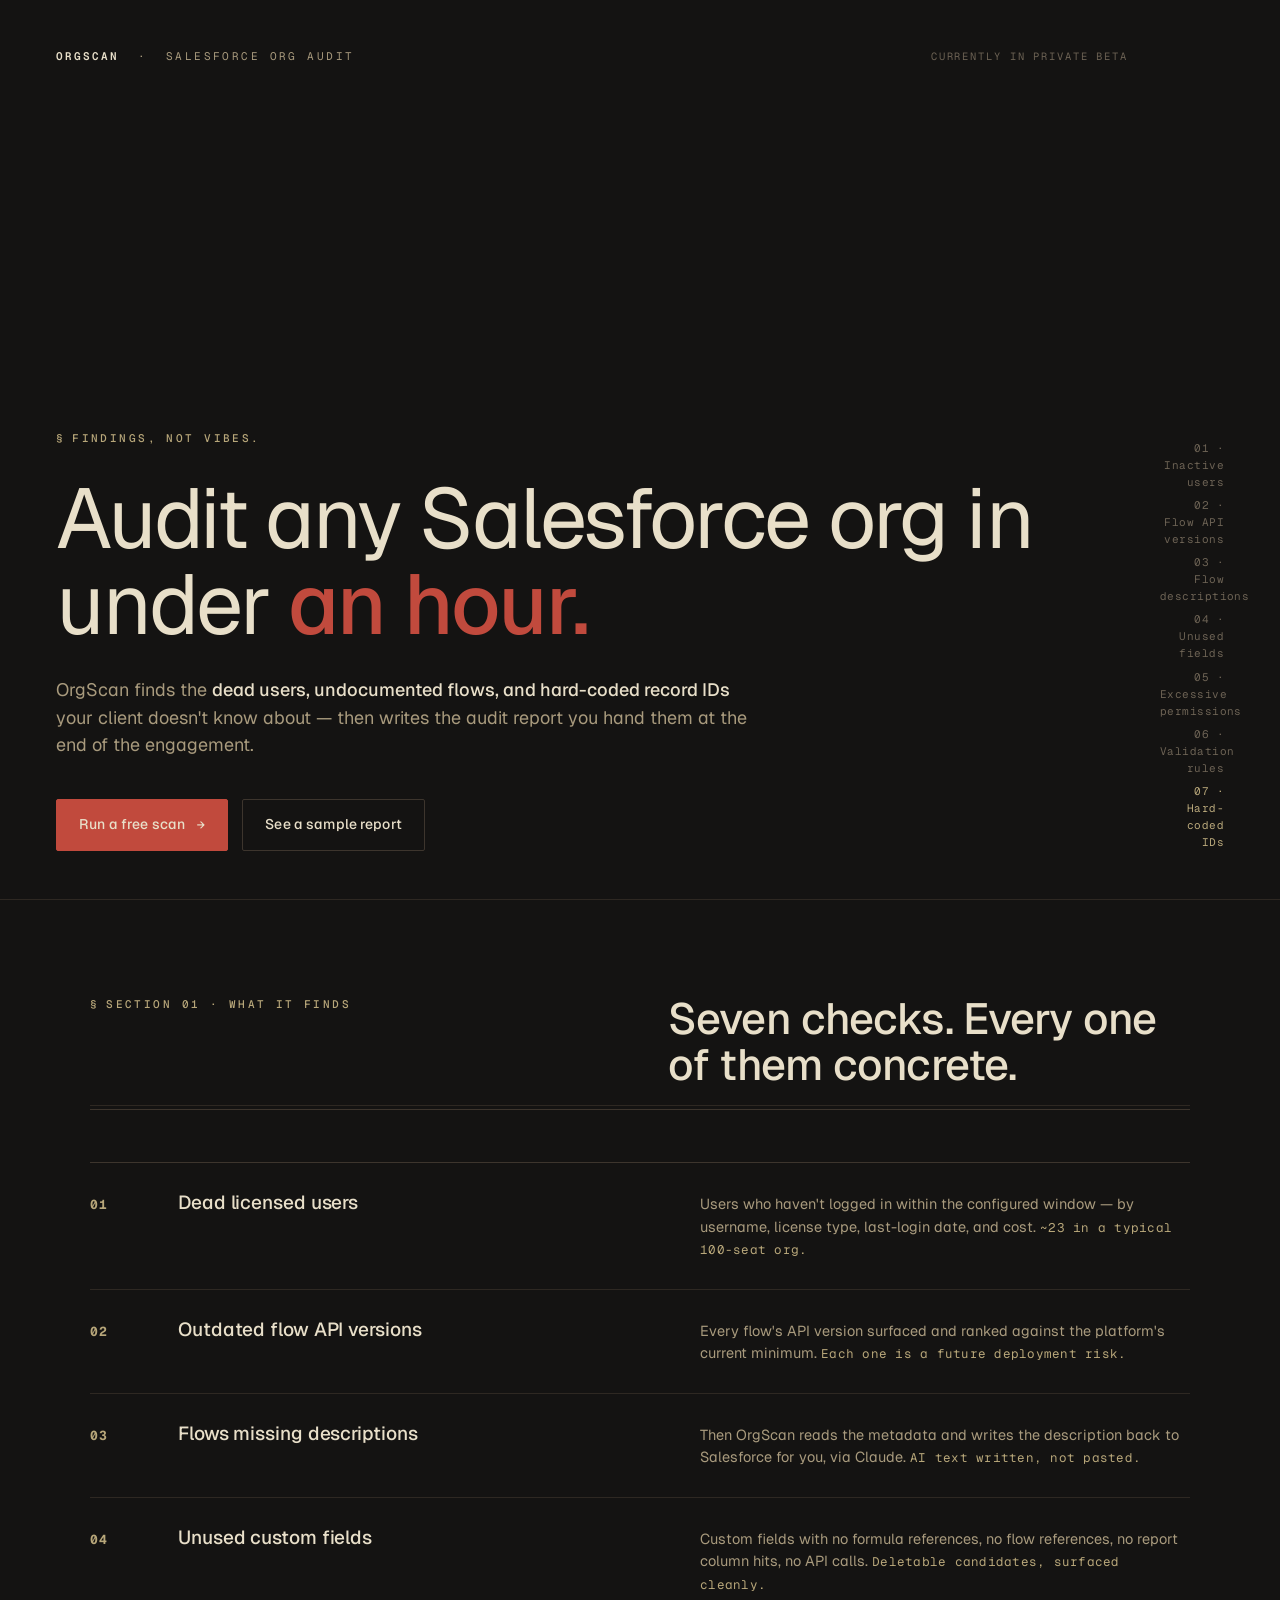
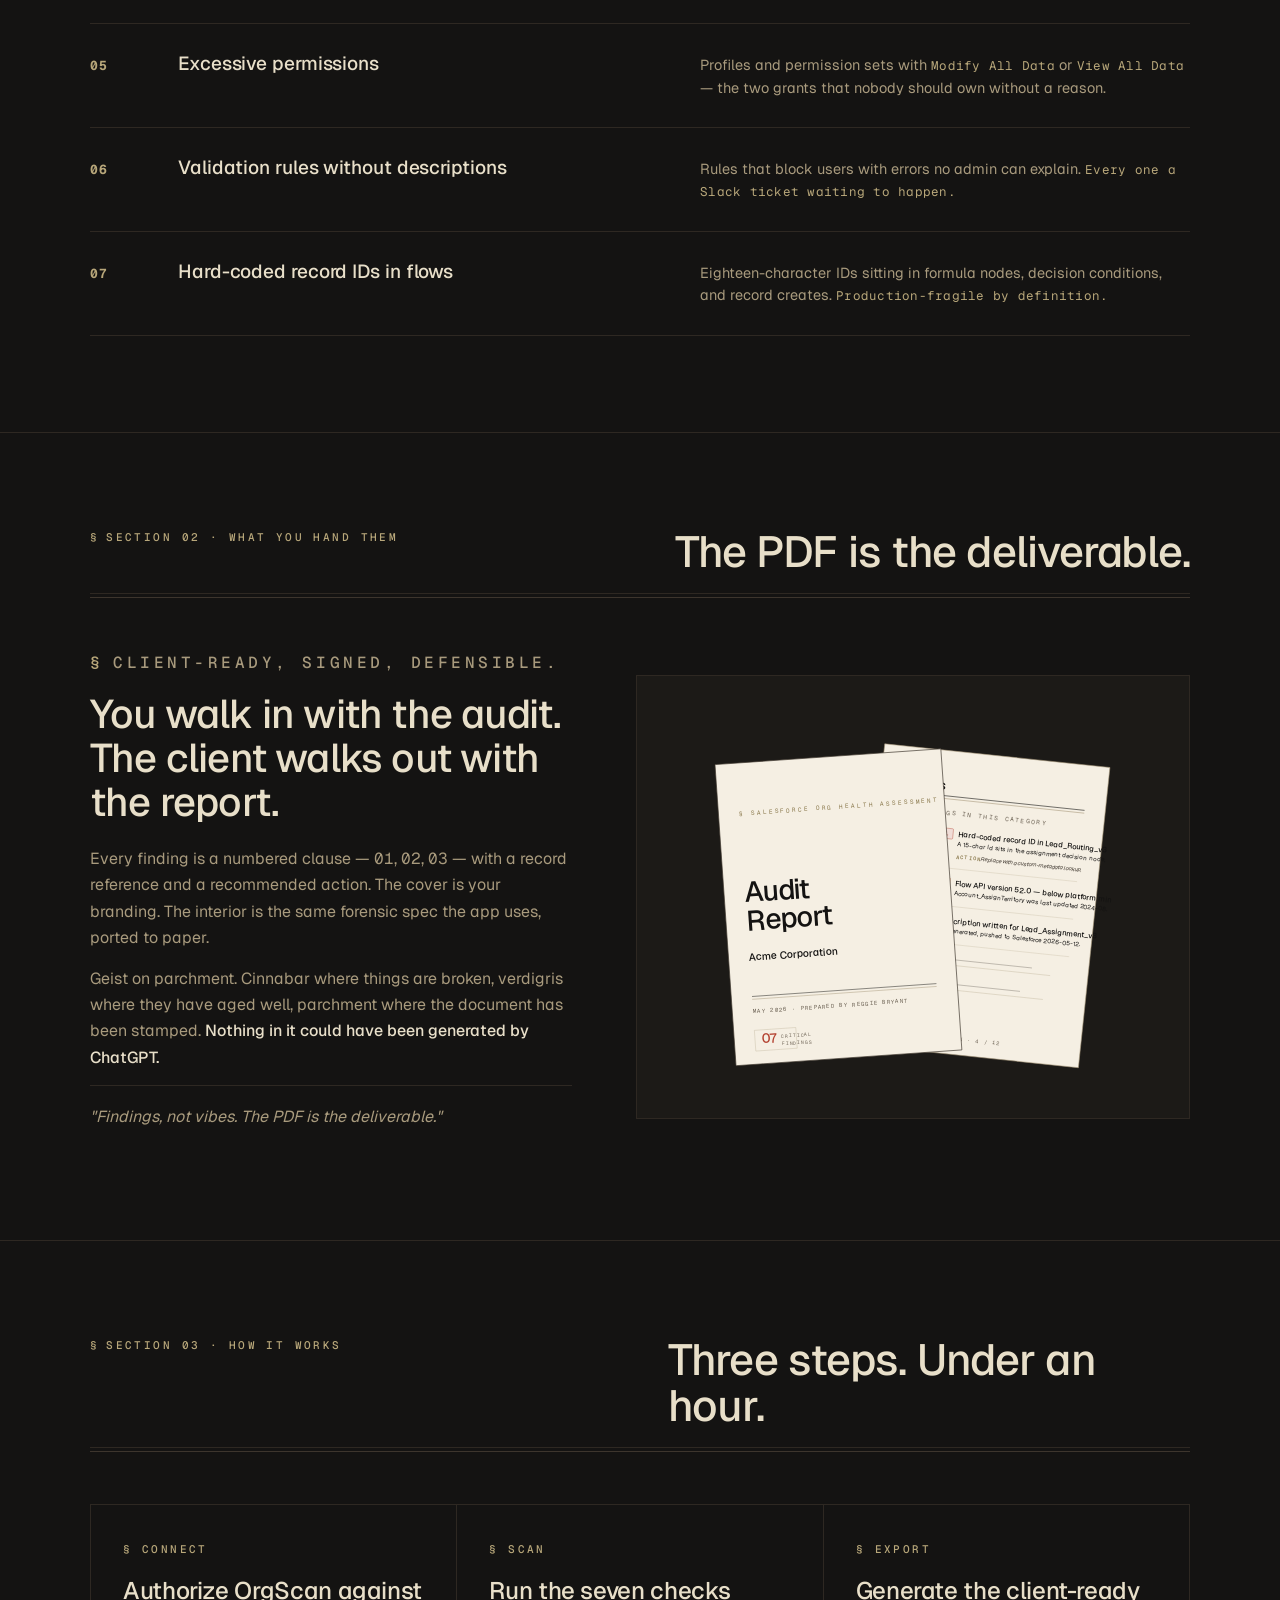
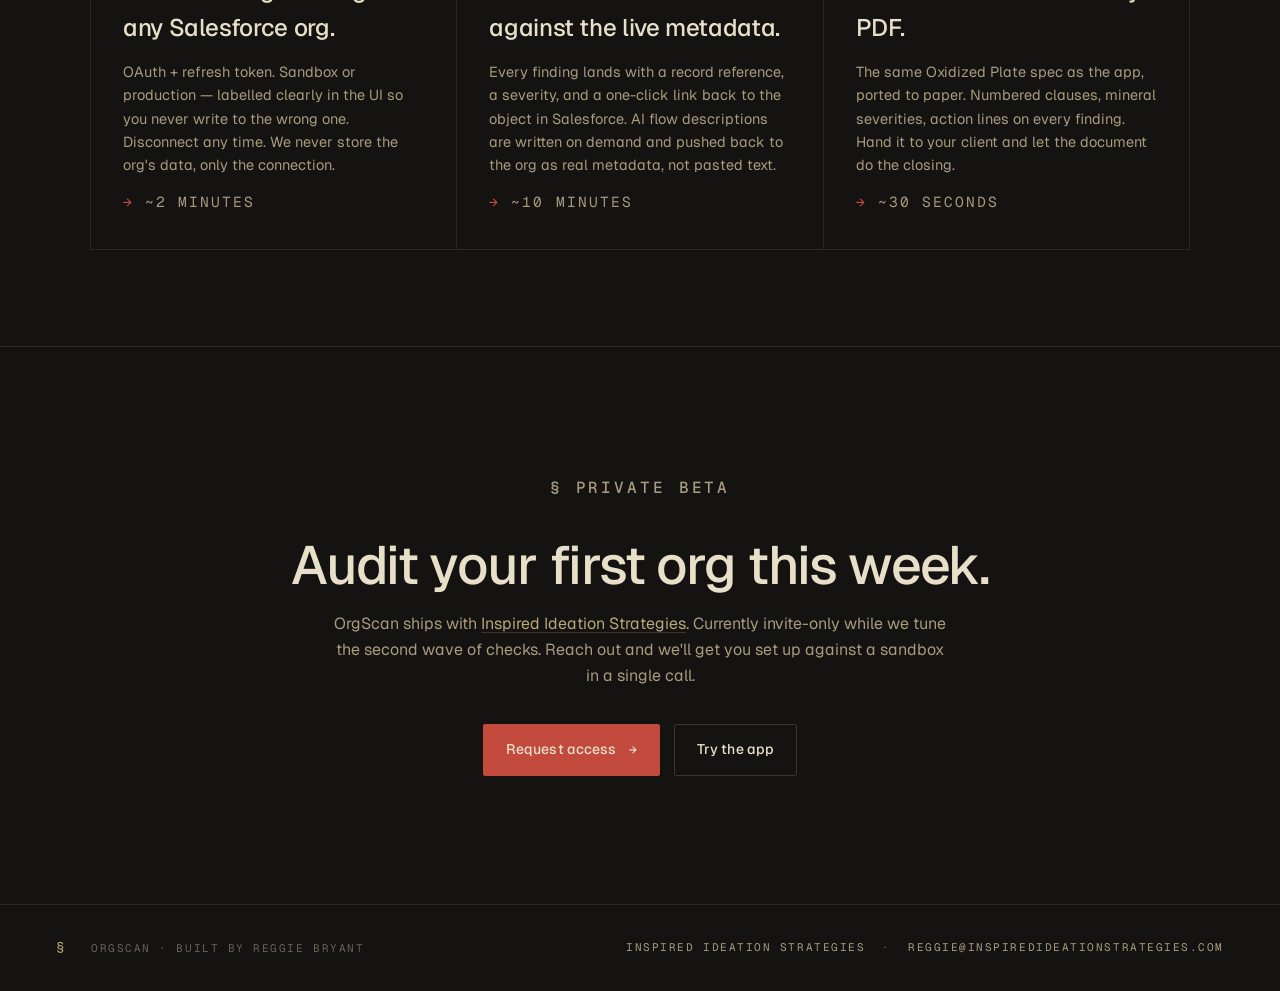
==== marketing/index.html @ e4c24499 "feat: marketing landing page at /marketing (brand register) First brand-register surface for OrgScan" ====
<!DOCTYPE html>
<html lang="en">
<head>
<meta charset="utf-8">
<meta name="viewport" content="width=device-width, initial-scale=1">
<title>OrgScan — Audit any Salesforce org in under an hour</title>
<meta name="description" content="OrgScan finds the dead users, undocumented flows, and hard-coded record IDs your client doesn't know about — then writes the client-ready audit report.">
<link rel="preconnect" href="https://fonts.googleapis.com">
<link rel="preconnect" href="https://fonts.gstatic.com" crossorigin>
<link href="https://fonts.googleapis.com/css2?family=Geist:wght@300;400;500;600;700&family=Geist+Mono:wght@400;500;600;700&display=swap" rel="stylesheet">
<style>
:root {
  --base:         #141312;
  --surface:      #1C1A17;
  --surface-alt:  #241F1A;
  --surface-lift: #2A241E;
  --rule:         #2E2822;
  --rule-strong:  #3D352D;
  --ivory:        #E8DFC9;
  --ivory-dim:    #A89A7D;
  --ivory-faint:  #6C6254;
  --cinnabar:       #C14A3D;
  --cinnabar-hover: #D65A4A;
  --verdigris:      #4F8A7C;
  --parchment:      #B8A77A;
  --persimmon:      #D4602A;
  --slate-blue:     #7896B0;

  --font-serif: 'Geist', system-ui, -apple-system, sans-serif;
  --font-mono:  'Geist Mono', 'JetBrains Mono', Menlo, monospace;
  --ease-out:   cubic-bezier(0.16, 1, 0.3, 1);

  --measure: 64ch;
}

*, *::before, *::after { box-sizing: border-box; }
html, body {
  margin: 0; padding: 0;
  background: var(--base);
  color: var(--ivory);
  font-family: var(--font-serif);
  font-size: 16px;
  line-height: 1.55;
  font-feature-settings: 'zero', 'ss02';
  -webkit-font-smoothing: antialiased;
}
img, svg { display: block; max-width: 100%; }
a { color: inherit; }

.num { font-variant-numeric: tabular-nums; font-feature-settings: 'zero', 'tnum'; }
.mono { font-family: var(--font-mono); }
.kicker {
  font-family: var(--font-mono);
  font-size: 11px;
  font-weight: 500;
  letter-spacing: 0.22em;
  text-transform: uppercase;
  color: var(--parchment);
  margin: 0;
}
.kicker::before { content: '§  '; color: var(--parchment); font-weight: 500; letter-spacing: 0.1em; }

.dim { color: var(--ivory-dim); }

/* =====================================================================
   HERO
   ===================================================================== */
.hero {
  min-height: 100vh;
  display: grid;
  grid-template-columns: 1fr 64px;
  gap: 32px;
  padding: 48px 56px;
  border-bottom: 1px solid var(--rule);
  position: relative;
}
.hero-inner { display: flex; flex-direction: column; justify-content: space-between; max-width: 1100px; }
.hero-top { display: flex; align-items: center; justify-content: space-between; gap: 24px; margin-bottom: 96px; }
.hero-mark {
  font-family: var(--font-mono);
  font-size: 11px;
  letter-spacing: 0.22em;
  text-transform: uppercase;
  color: var(--ivory-dim);
}
.hero-mark strong { color: var(--ivory); font-weight: 600; letter-spacing: 0.18em; }
.hero-meta {
  font-family: var(--font-mono);
  font-size: 10.5px;
  letter-spacing: 0.18em;
  text-transform: uppercase;
  color: var(--ivory-faint);
}

.hero-headline {
  font-family: var(--font-serif);
  font-weight: 400;
  font-size: clamp(40px, 6.6vw, 92px);
  line-height: 1.02;
  letter-spacing: -0.025em;
  color: var(--ivory);
  margin: 0 0 28px;
  max-width: 18ch;
}
.hero-headline em {
  font-style: normal;
  color: var(--cinnabar);
  font-weight: 500;
}

.hero-subhead {
  font-size: 18px;
  line-height: 1.55;
  color: var(--ivory-dim);
  max-width: 58ch;
  margin: 0 0 40px;
}
.hero-subhead strong { color: var(--ivory); font-weight: 500; }

.cta-row { display: flex; gap: 14px; flex-wrap: wrap; }

.btn {
  display: inline-flex;
  align-items: center;
  gap: 10px;
  padding: 14px 22px;
  font-family: var(--font-serif);
  font-size: 14px;
  font-weight: 500;
  letter-spacing: 0.01em;
  border-radius: 2px;
  border: 1px solid transparent;
  cursor: pointer;
  text-decoration: none;
  transition: background 160ms var(--ease-out), border-color 160ms var(--ease-out), color 160ms var(--ease-out), transform 80ms var(--ease-out);
}
.btn:active { transform: scale(0.97); }
.btn-primary {
  background: var(--cinnabar);
  color: var(--ivory);
  border-color: var(--cinnabar);
}
.btn-primary:hover { background: var(--cinnabar-hover); border-color: var(--cinnabar-hover); }
.btn-secondary {
  background: transparent;
  color: var(--ivory);
  border-color: var(--rule-strong);
}
.btn-secondary:hover { border-color: var(--ivory-dim); background: var(--surface-alt); }
.btn-arrow {
  font-family: var(--font-mono);
  font-size: 13px;
  margin-left: 2px;
}

/* The faint clause gutter — decorative, evokes the numbered findings */
.hero-gutter {
  display: flex;
  flex-direction: column;
  justify-content: flex-end;
  font-family: var(--font-mono);
  font-size: 11px;
  letter-spacing: 0.04em;
  color: var(--ivory-faint);
  text-align: right;
  gap: 6px;
  font-variant-numeric: tabular-nums;
}
.hero-gutter span { display: block; }
.hero-gutter span:last-child { color: var(--parchment); }

/* =====================================================================
   SECTION FRAME
   ===================================================================== */
section { padding: 96px 56px; border-bottom: 1px solid var(--rule); }
section > .container { max-width: 1100px; margin: 0 auto; }

.section-head {
  display: flex;
  align-items: baseline;
  justify-content: space-between;
  gap: 32px;
  margin-bottom: 56px;
  padding-bottom: 18px;
  border-bottom: 1px solid var(--rule);
  box-shadow: 0 3px 0 0 var(--base), 0 4px 0 0 var(--rule-strong);
}
.section-head h2 {
  font-family: var(--font-serif);
  font-size: clamp(28px, 3.4vw, 44px);
  font-weight: 500;
  letter-spacing: -0.02em;
  line-height: 1.05;
  color: var(--ivory);
  margin: 0;
  max-width: 18ch;
}
.section-head .kicker { align-self: flex-start; flex-shrink: 0; }

/* =====================================================================
   §1 — THE SEVEN CHECKS
   ===================================================================== */
.checks-list {
  list-style: none;
  margin: 0; padding: 0;
  counter-reset: check;
  border-top: 1px solid var(--rule-strong);
}
.check {
  counter-increment: check;
  display: grid;
  grid-template-columns: 56px 1fr 1fr;
  gap: 32px;
  padding: 28px 0;
  border-bottom: 1px solid var(--rule);
  align-items: baseline;
}
.check-n {
  font-family: var(--font-mono);
  font-size: 13px;
  font-weight: 700;
  color: var(--parchment);
  letter-spacing: 0.04em;
  font-variant-numeric: tabular-nums;
}
.check-n::before { content: counter(check, decimal-leading-zero); }
.check-title {
  font-family: var(--font-serif);
  font-size: 19px;
  font-weight: 500;
  color: var(--ivory);
  line-height: 1.3;
  margin: 0;
  letter-spacing: -0.005em;
}
.check-detail {
  font-size: 14.5px;
  line-height: 1.55;
  color: var(--ivory-dim);
  margin: 0;
}
.check-detail .stat {
  font-family: var(--font-mono);
  font-size: 12.5px;
  font-variant-numeric: tabular-nums;
  color: var(--parchment);
  letter-spacing: 0.02em;
}

/* =====================================================================
   §2 — THE DELIVERABLE
   ===================================================================== */
.deliverable {
  display: grid;
  grid-template-columns: 1fr 1.15fr;
  gap: 64px;
  align-items: center;
}
.deliverable-copy h3 {
  font-family: var(--font-serif);
  font-size: clamp(28px, 3.2vw, 40px);
  font-weight: 500;
  line-height: 1.1;
  letter-spacing: -0.02em;
  color: var(--ivory);
  margin: 16px 0 22px;
  max-width: 18ch;
}
.deliverable-copy p {
  font-size: 16px;
  line-height: 1.65;
  color: var(--ivory-dim);
  max-width: 50ch;
  margin: 0 0 14px;
}
.deliverable-copy p strong { color: var(--ivory); font-weight: 500; }
.deliverable-quote {
  margin: 28px 0 0;
  padding: 18px 0 0;
  border-top: 1px solid var(--rule);
  font-family: var(--font-serif);
  font-size: 17px;
  font-style: italic;
  font-weight: 400;
  color: var(--parchment);
  line-height: 1.4;
  max-width: 38ch;
}

/* SVG mock — angled PDF cover + interior page */
.pdf-stage {
  position: relative;
  aspect-ratio: 5 / 4;
  background: var(--surface);
  border: 1px solid var(--rule);
  padding: 32px;
  overflow: hidden;
}
.pdf-stage svg { width: 100%; height: 100%; }

/* =====================================================================
   §3 — HOW IT WORKS
   ===================================================================== */
.steps {
  display: grid;
  grid-template-columns: repeat(3, 1fr);
  gap: 1px;
  background: var(--rule);
  border: 1px solid var(--rule);
}
.step {
  background: var(--base);
  padding: 36px 32px;
  display: flex;
  flex-direction: column;
  gap: 14px;
  min-height: 280px;
}
.step-mark {
  font-family: var(--font-mono);
  font-size: 11px;
  letter-spacing: 0.22em;
  text-transform: uppercase;
  color: var(--parchment);
  font-weight: 500;
}
.step-mark::before { content: '§  '; }
.step h3 {
  font-family: var(--font-serif);
  font-size: 24px;
  font-weight: 500;
  letter-spacing: -0.015em;
  color: var(--ivory);
  margin: 0;
}
.step p {
  font-size: 14.5px;
  line-height: 1.6;
  color: var(--ivory-dim);
  margin: 0;
  max-width: 36ch;
}
.step-time {
  margin-top: auto;
  font-family: var(--font-mono);
  font-size: 11px;
  letter-spacing: 0.14em;
  text-transform: uppercase;
  color: var(--ivory-faint);
}
.step-time::before { content: '→  '; color: var(--cinnabar); }

/* =====================================================================
   CTA + FOOTER
   ===================================================================== */
.closer {
  padding: 128px 56px;
  text-align: center;
  border-bottom: 1px solid var(--rule);
}
.closer-mark {
  font-family: var(--font-mono);
  font-size: 14px;
  font-weight: 500;
  letter-spacing: 0.18em;
  text-transform: uppercase;
  color: var(--parchment);
  margin: 0 0 24px;
}
.closer h2 {
  font-family: var(--font-serif);
  font-size: clamp(32px, 4.2vw, 56px);
  font-weight: 500;
  letter-spacing: -0.025em;
  line-height: 1.05;
  margin: 0 auto 18px;
  max-width: 20ch;
  color: var(--ivory);
}
.closer p {
  font-size: 16px;
  color: var(--ivory-dim);
  margin: 0 auto 36px;
  max-width: 56ch;
  line-height: 1.6;
}
.closer .cta-row { justify-content: center; }

footer {
  padding: 32px 56px;
  display: flex;
  align-items: center;
  justify-content: space-between;
  gap: 24px;
  font-family: var(--font-mono);
  font-size: 11px;
  letter-spacing: 0.14em;
  text-transform: uppercase;
  color: var(--ivory-faint);
}
footer a { color: var(--ivory-dim); text-decoration: none; transition: color 120ms var(--ease-out); }
footer a:hover { color: var(--parchment); }
.footer-mark { color: var(--parchment); font-size: 14px; letter-spacing: 0.1em; }

/* =====================================================================
   RESPONSIVE
   ===================================================================== */
@media (max-width: 900px) {
  .hero { padding: 32px 24px; grid-template-columns: 1fr; }
  .hero-gutter { display: none; }
  section { padding: 64px 24px; }
  .check { grid-template-columns: 36px 1fr; gap: 18px; }
  .check-detail { grid-column: 1 / -1; padding-left: 54px; margin-top: 4px; }
  .deliverable { grid-template-columns: 1fr; gap: 36px; }
  .steps { grid-template-columns: 1fr; }
  .closer { padding: 80px 24px; }
  footer { padding: 24px; flex-direction: column; gap: 16px; text-align: center; }
  .section-head { flex-direction: column; align-items: flex-start; gap: 12px; }
}

@media (prefers-reduced-motion: reduce) {
  *, *::before, *::after {
    animation-duration: 0.01ms !important;
    transition-duration: 0.01ms !important;
  }
}
</style>
</head>
<body>

<!-- =====================================================================
     HERO
     ===================================================================== -->
<section class="hero">
  <div class="hero-inner">
    <div class="hero-top">
      <div class="hero-mark"><strong>OrgScan</strong> &nbsp;·&nbsp; Salesforce Org Audit</div>
      <div class="hero-meta">Currently in Private Beta</div>
    </div>

    <div>
      <p class="kicker" style="margin-bottom:28px">Findings, not vibes.</p>
      <h1 class="hero-headline">Audit any Salesforce org in under <em>an hour.</em></h1>
      <p class="hero-subhead">
        OrgScan finds the <strong>dead users, undocumented flows, and hard-coded record IDs</strong>
        your client doesn't know about — then writes the audit report you hand them at the end of the engagement.
      </p>
      <div class="cta-row">
        <a class="btn btn-primary" href="/">Run a free scan <span class="btn-arrow">→</span></a>
        <a class="btn btn-secondary" href="#deliverable">See a sample report</a>
      </div>
    </div>
  </div>

  <aside class="hero-gutter" aria-hidden="true">
    <span class="num">01 · Inactive users</span>
    <span class="num">02 · Flow API versions</span>
    <span class="num">03 · Flow descriptions</span>
    <span class="num">04 · Unused fields</span>
    <span class="num">05 · Excessive permissions</span>
    <span class="num">06 · Validation rules</span>
    <span class="num">07 · Hard-coded IDs</span>
  </aside>
</section>

<!-- =====================================================================
     §1 — THE SEVEN CHECKS
     ===================================================================== -->
<section id="checks">
  <div class="container">
    <div class="section-head">
      <p class="kicker">Section 01 · What it finds</p>
      <h2>Seven checks. Every one of them concrete.</h2>
    </div>

    <ol class="checks-list">
      <li class="check">
        <span class="check-n"></span>
        <h3 class="check-title">Dead licensed users</h3>
        <p class="check-detail">Users who haven't logged in within the configured window — by username, license type, last-login date, and cost. <span class="stat">~23 in a typical 100-seat org.</span></p>
      </li>
      <li class="check">
        <span class="check-n"></span>
        <h3 class="check-title">Outdated flow API versions</h3>
        <p class="check-detail">Every flow's API version surfaced and ranked against the platform's current minimum. <span class="stat">Each one is a future deployment risk.</span></p>
      </li>
      <li class="check">
        <span class="check-n"></span>
        <h3 class="check-title">Flows missing descriptions</h3>
        <p class="check-detail">Then OrgScan reads the metadata and writes the description back to Salesforce for you, via Claude. <span class="stat">AI text written, not pasted.</span></p>
      </li>
      <li class="check">
        <span class="check-n"></span>
        <h3 class="check-title">Unused custom fields</h3>
        <p class="check-detail">Custom fields with no formula references, no flow references, no report column hits, no API calls. <span class="stat">Deletable candidates, surfaced cleanly.</span></p>
      </li>
      <li class="check">
        <span class="check-n"></span>
        <h3 class="check-title">Excessive permissions</h3>
        <p class="check-detail">Profiles and permission sets with <span class="stat">Modify All Data</span> or <span class="stat">View All Data</span> — the two grants that nobody should own without a reason.</p>
      </li>
      <li class="check">
        <span class="check-n"></span>
        <h3 class="check-title">Validation rules without descriptions</h3>
        <p class="check-detail">Rules that block users with errors no admin can explain. <span class="stat">Every one a Slack ticket waiting to happen.</span></p>
      </li>
      <li class="check">
        <span class="check-n"></span>
        <h3 class="check-title">Hard-coded record IDs in flows</h3>
        <p class="check-detail">Eighteen-character IDs sitting in formula nodes, decision conditions, and record creates. <span class="stat">Production-fragile by definition.</span></p>
      </li>
    </ol>
  </div>
</section>

<!-- =====================================================================
     §2 — THE DELIVERABLE
     ===================================================================== -->
<section id="deliverable">
  <div class="container">
    <div class="section-head">
      <p class="kicker">Section 02 · What you hand them</p>
      <h2>The PDF is the deliverable.</h2>
    </div>

    <div class="deliverable">
      <div class="deliverable-copy">
        <p class="kicker">Client-ready, signed, defensible.</p>
        <h3>You walk in with the audit. The client walks out with the report.</h3>
        <p>Every finding is a numbered clause — <span class="mono">01</span>, <span class="mono">02</span>, <span class="mono">03</span> — with a record reference and a recommended action. The cover is your branding. The interior is the same forensic spec the app uses, ported to paper.</p>
        <p>Geist on parchment. Cinnabar where things are broken, verdigris where they have aged well, parchment where the document has been stamped. <strong>Nothing in it could have been generated by ChatGPT.</strong></p>
        <p class="deliverable-quote">"Findings, not vibes. The PDF is the deliverable."</p>
      </div>

      <div class="pdf-stage">
        <svg viewBox="0 0 500 400" xmlns="http://www.w3.org/2000/svg" role="img" aria-label="OrgScan audit report — cover and interior preview">
          <!-- Interior page (behind, rotated slightly clockwise) -->
          <g transform="translate(220 38) rotate(6)">
            <rect width="240" height="320" fill="#F5EFE3" stroke="#A89A7D" stroke-width="0.6"/>
            <!-- Header rule -->
            <line x1="22" y1="48" x2="218" y2="48" stroke="#141312" stroke-width="0.6"/>
            <line x1="22" y1="51" x2="218" y2="51" stroke="#A89A7D" stroke-width="0.6"/>
            <!-- § + heading -->
            <text x="22" y="42" fill="#8C7B4F" font-family="Geist Mono, monospace" font-size="11" font-weight="600">§</text>
            <text x="34" y="42" fill="#141312" font-family="Geist, sans-serif" font-size="13" font-weight="500">Flows</text>
            <text x="22" y="68" fill="#6C6254" font-family="Geist Mono, monospace" font-size="6.5" letter-spacing="1.4">12 FINDINGS IN THIS CATEGORY</text>
            <!-- Finding 01 -->
            <text x="22" y="90" fill="#8C7B4F" font-family="Geist Mono, monospace" font-size="7.5" font-weight="700">01</text>
            <rect x="40" y="82" width="42" height="11" fill="#F0DDD7" stroke="#B3402F" stroke-width="0.4" rx="1"/>
            <text x="61" y="90" fill="#B3402F" font-family="Geist Mono, monospace" font-size="6" letter-spacing="0.9" text-anchor="middle" font-weight="500">CRITICAL</text>
            <text x="88" y="90" fill="#141312" font-family="Geist, sans-serif" font-size="8" font-weight="500">Hard-coded record ID in Lead_Routing_v3</text>
            <text x="88" y="100" fill="#141312" font-family="Geist, sans-serif" font-size="6.5">A 15-char Id sits in the assignment decision node.</text>
            <text x="88" y="113" fill="#8C7B4F" font-family="Geist Mono, monospace" font-size="5.5" font-weight="600" letter-spacing="1.2">ACTION</text>
            <text x="113" y="113" fill="#3D352D" font-family="Geist, sans-serif" font-size="6" font-style="italic">Replace with a custom-metadata lookup.</text>
            <line x1="22" y1="124" x2="218" y2="124" stroke="#C9BFA9" stroke-width="0.4"/>
            <!-- Finding 02 -->
            <text x="22" y="142" fill="#8C7B4F" font-family="Geist Mono, monospace" font-size="7.5" font-weight="700">02</text>
            <rect x="40" y="134" width="44" height="11" fill="#F1DDCB" stroke="#B85020" stroke-width="0.4" rx="1"/>
            <text x="62" y="142" fill="#B85020" font-family="Geist Mono, monospace" font-size="6" letter-spacing="0.9" text-anchor="middle" font-weight="500">WARNING</text>
            <text x="90" y="142" fill="#141312" font-family="Geist, sans-serif" font-size="8" font-weight="500">Flow API version 52.0 — below platform min</text>
            <text x="90" y="152" fill="#141312" font-family="Geist, sans-serif" font-size="6.5">Account_AssignTerritory was last updated 2024-08.</text>
            <line x1="22" y1="164" x2="218" y2="164" stroke="#C9BFA9" stroke-width="0.4"/>
            <!-- Finding 03 -->
            <text x="22" y="182" fill="#8C7B4F" font-family="Geist Mono, monospace" font-size="7.5" font-weight="700">03</text>
            <rect x="40" y="174" width="32" height="11" fill="#D7E3DE" stroke="#3F7567" stroke-width="0.4" rx="1"/>
            <text x="56" y="182" fill="#3F7567" font-family="Geist Mono, monospace" font-size="6" letter-spacing="0.9" text-anchor="middle" font-weight="500">PASS</text>
            <text x="78" y="182" fill="#141312" font-family="Geist, sans-serif" font-size="8" font-weight="500">Description written for Lead_Assignment_v3</text>
            <text x="78" y="192" fill="#141312" font-family="Geist, sans-serif" font-size="6.5">AI-generated, pushed to Salesforce 2026-05-12.</text>
            <line x1="22" y1="204" x2="218" y2="204" stroke="#C9BFA9" stroke-width="0.4"/>
            <!-- Filler lines -->
            <text x="22" y="222" fill="#8C7B4F" font-family="Geist Mono, monospace" font-size="7.5" font-weight="700">04</text>
            <line x1="40" y1="220" x2="180" y2="220" stroke="#3D352D" stroke-width="0.3"/>
            <line x1="40" y1="226" x2="200" y2="226" stroke="#A89A7D" stroke-width="0.3"/>
            <text x="22" y="248" fill="#8C7B4F" font-family="Geist Mono, monospace" font-size="7.5" font-weight="700">05</text>
            <line x1="40" y1="246" x2="170" y2="246" stroke="#3D352D" stroke-width="0.3"/>
            <line x1="40" y1="252" x2="195" y2="252" stroke="#A89A7D" stroke-width="0.3"/>
            <!-- Footer kicker -->
            <text x="120" y="305" fill="#6C6254" font-family="Geist Mono, monospace" font-size="5.5" letter-spacing="1.2" text-anchor="middle">ORGSCAN  ·  4 / 12</text>
          </g>

          <!-- Cover (in front, rotated slightly counter-clockwise) -->
          <g transform="translate(40 60) rotate(-4)">
            <rect width="240" height="320" fill="#F5EFE3" stroke="#3D352D" stroke-width="0.7"/>
            <!-- Cover mark -->
            <text x="22" y="56" fill="#8C7B4F" font-family="Geist Mono, monospace" font-size="6.5" letter-spacing="2">§  SALESFORCE  ORG  HEALTH  ASSESSMENT</text>
            <!-- Title -->
            <text x="22" y="148" fill="#141312" font-family="Geist, sans-serif" font-size="30" font-weight="500" letter-spacing="-0.8">Audit</text>
            <text x="22" y="178" fill="#141312" font-family="Geist, sans-serif" font-size="30" font-weight="500" letter-spacing="-0.8">Report</text>
            <!-- Client -->
            <text x="22" y="210" fill="#141312" font-family="Geist, sans-serif" font-size="11" font-weight="500">Acme Corporation</text>
            <!-- Double rule -->
            <line x1="22" y1="248" x2="218" y2="248" stroke="#141312" stroke-width="0.5"/>
            <line x1="22" y1="251" x2="218" y2="251" stroke="#A89A7D" stroke-width="0.5"/>
            <!-- Meta -->
            <text x="22" y="266" fill="#6C6254" font-family="Geist Mono, monospace" font-size="6" letter-spacing="1.4">MAY 2026  ·  PREPARED BY REGGIE BRYANT</text>
            <!-- Footer score block -->
            <rect x="22" y="284" width="44" height="22" fill="none" stroke="#C9BFA9" stroke-width="0.5"/>
            <text x="29" y="298" fill="#B3402F" font-family="Geist, sans-serif" font-size="14" font-weight="500">07</text>
            <text x="50" y="294" fill="#6C6254" font-family="Geist Mono, monospace" font-size="5" letter-spacing="0.9">CRITICAL</text>
            <text x="50" y="302" fill="#6C6254" font-family="Geist Mono, monospace" font-size="5" letter-spacing="0.9">FINDINGS</text>
          </g>
        </svg>
      </div>
    </div>
  </div>
</section>

<!-- =====================================================================
     §3 — HOW IT WORKS
     ===================================================================== -->
<section id="how">
  <div class="container">
    <div class="section-head">
      <p class="kicker">Section 03 · How it works</p>
      <h2>Three steps. Under an hour.</h2>
    </div>

    <div class="steps">
      <div class="step">
        <div class="step-mark">Connect</div>
        <h3>Authorize OrgScan against any Salesforce org.</h3>
        <p>OAuth + refresh token. Sandbox or production — labelled clearly in the UI so you never write to the wrong one. Disconnect any time. We never store the org's data, only the connection.</p>
        <p class="step-time">~2 minutes</p>
      </div>
      <div class="step">
        <div class="step-mark">Scan</div>
        <h3>Run the seven checks against the live metadata.</h3>
        <p>Every finding lands with a record reference, a severity, and a one-click link back to the object in Salesforce. AI flow descriptions are written on demand and pushed back to the org as real metadata, not pasted text.</p>
        <p class="step-time">~10 minutes</p>
      </div>
      <div class="step">
        <div class="step-mark">Export</div>
        <h3>Generate the client-ready PDF.</h3>
        <p>The same Oxidized Plate spec as the app, ported to paper. Numbered clauses, mineral severities, action lines on every finding. Hand it to your client and let the document do the closing.</p>
        <p class="step-time">~30 seconds</p>
      </div>
    </div>
  </div>
</section>

<!-- =====================================================================
     CLOSER
     ===================================================================== -->
<section class="closer">
  <p class="closer-mark">§  Private Beta</p>
  <h2>Audit your first org this week.</h2>
  <p>OrgScan ships with <a href="https://www.inspiredideationstrategies.com" style="color:var(--parchment); text-decoration: underline; text-decoration-color: var(--rule-strong); text-underline-offset: 3px;">Inspired Ideation Strategies</a>. Currently invite-only while we tune the second wave of checks. Reach out and we'll get you set up against a sandbox in a single call.</p>
  <div class="cta-row">
    <a class="btn btn-primary" href="mailto:reggie@inspiredideationstrategies.com?subject=OrgScan%20%E2%80%94%20beta%20access">Request access <span class="btn-arrow">→</span></a>
    <a class="btn btn-secondary" href="/">Try the app</a>
  </div>
</section>

<!-- =====================================================================
     FOOTER
     ===================================================================== -->
<footer>
  <div>
    <span class="footer-mark">§</span> &nbsp; OrgScan  ·  Built by Reggie Bryant
  </div>
  <div>
    <a href="https://www.inspiredideationstrategies.com">Inspired Ideation Strategies</a>
    &nbsp;·&nbsp;
    <a href="mailto:reggie@inspiredideationstrategies.com">reggie@inspiredideationstrategies.com</a>
  </div>
</footer>

</body>
</html>
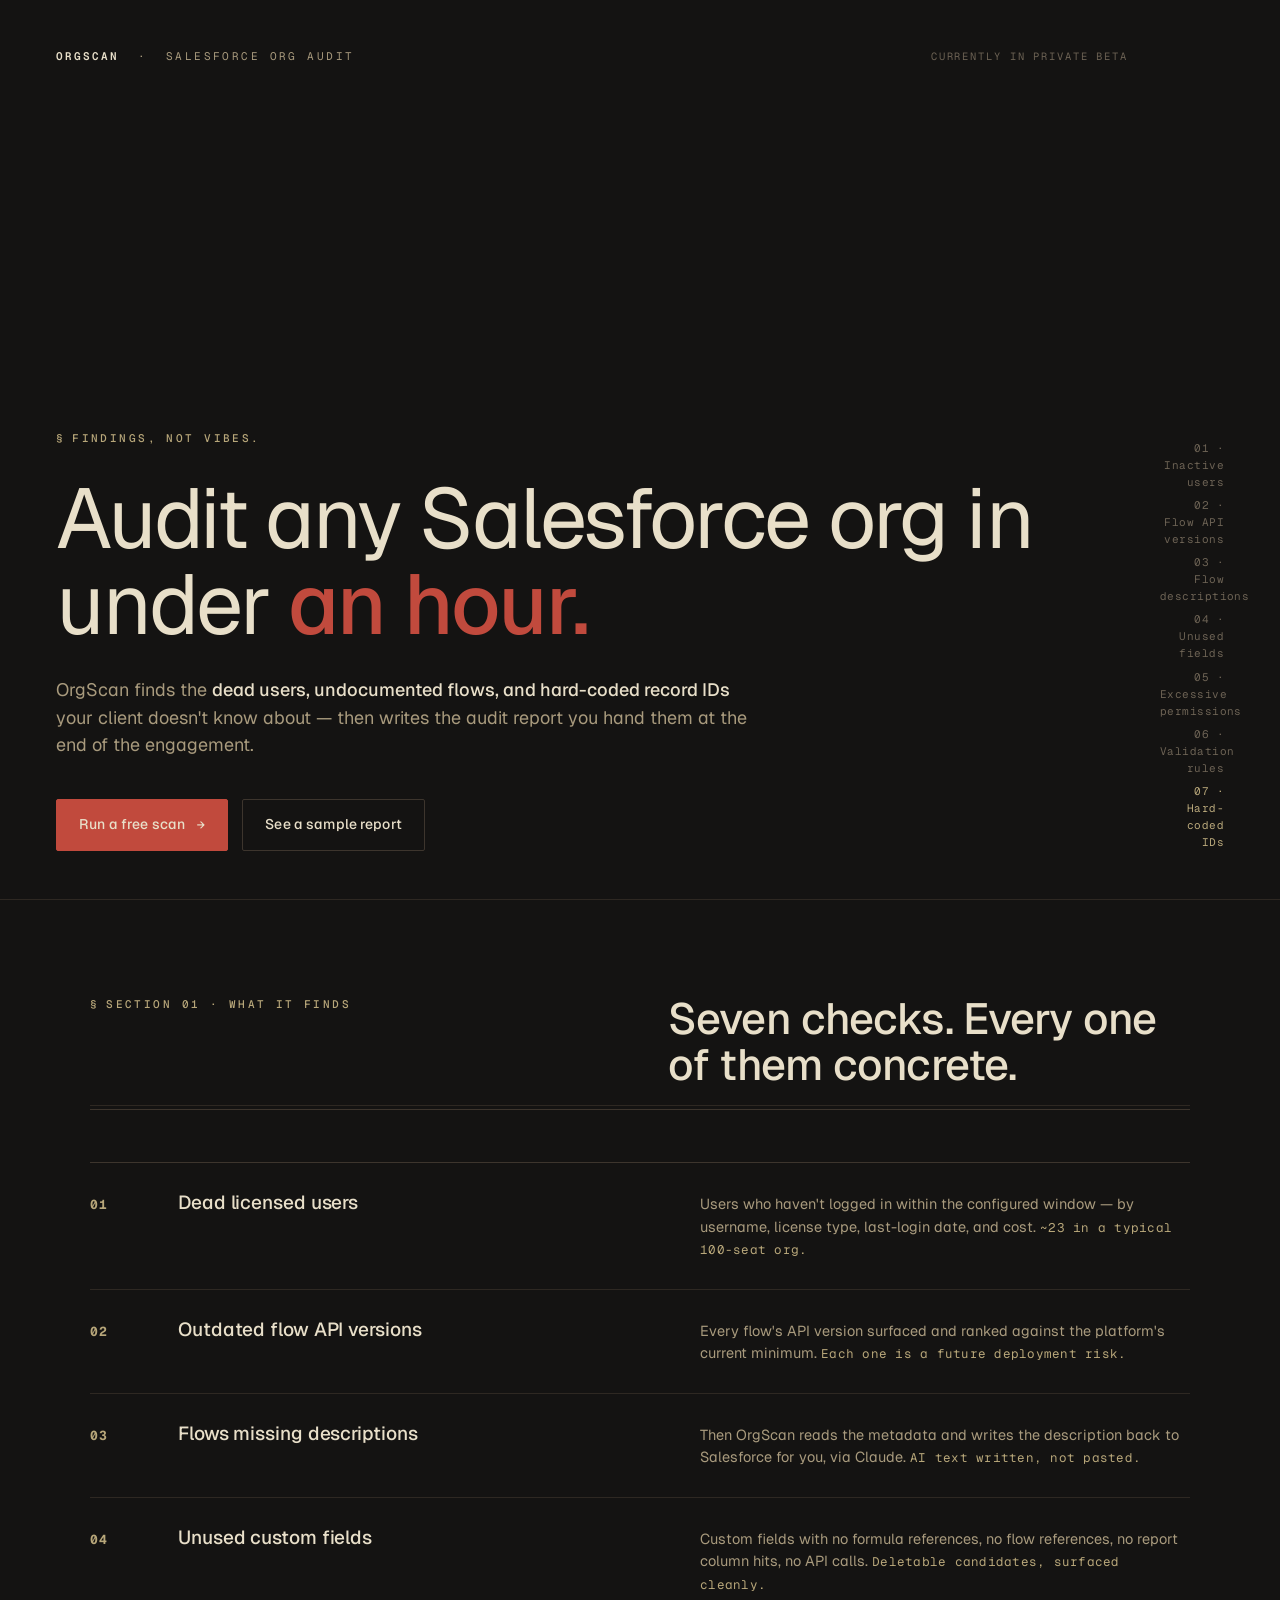
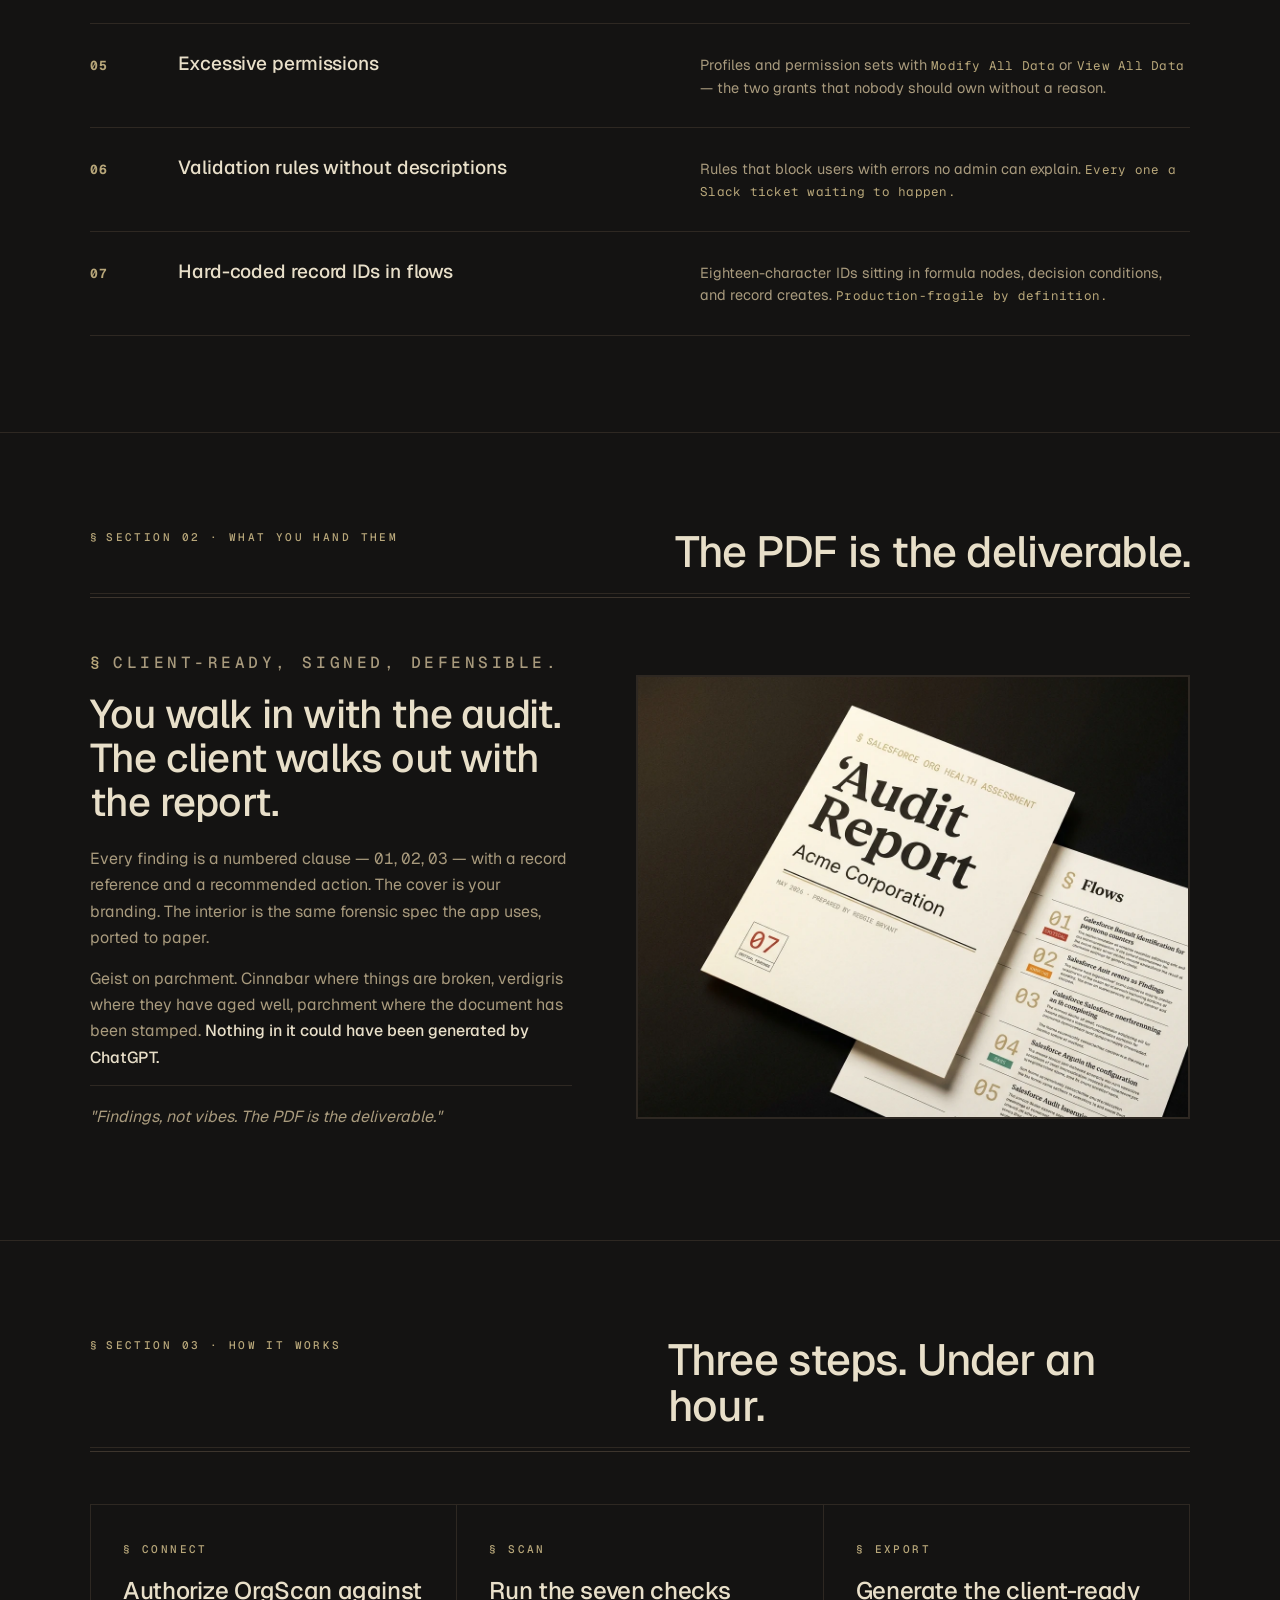
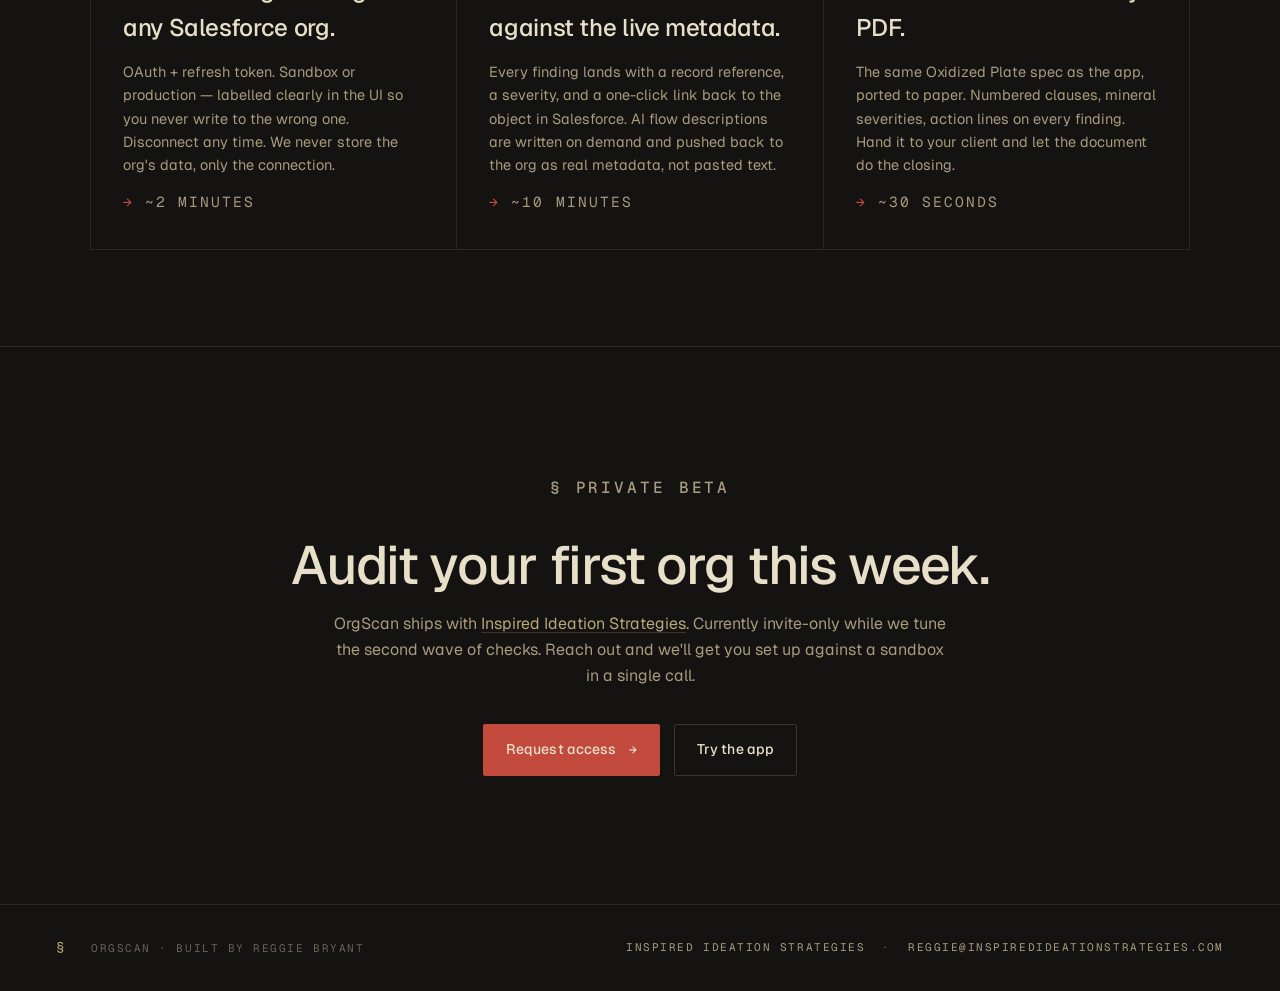
==== commit 0a441401: "feat: photographic PDF mock for marketing /deliverable section Replaces the inline SVG approximation" ====
--- a/marketing/index.html
+++ b/marketing/index.html
@@ -287,16 +287,23 @@
   max-width: 38ch;
 }
 
-/* SVG mock — angled PDF cover + interior page */
+/* PDF mock — photograph of the report on a desk */
 .pdf-stage {
   position: relative;
   aspect-ratio: 5 / 4;
-  background: var(--surface);
+  background: var(--base);
   border: 1px solid var(--rule);
-  padding: 32px;
   overflow: hidden;
 }
-.pdf-stage svg { width: 100%; height: 100%; }
+.pdf-stage img { width: 100%; height: 100%; object-fit: cover; display: block; }
+.pdf-stage::after {
+  /* hairline inner edge to seat the photo into the page */
+  content: '';
+  position: absolute;
+  inset: 0;
+  pointer-events: none;
+  box-shadow: inset 0 0 0 1px var(--rule);
+}
 
 /* =====================================================================
    §3 — HOW IT WORKS
@@ -533,73 +540,7 @@
       </div>
 
       <div class="pdf-stage">
-        <svg viewBox="0 0 500 400" xmlns="http://www.w3.org/2000/svg" role="img" aria-label="OrgScan audit report — cover and interior preview">
-          <!-- Interior page (behind, rotated slightly clockwise) -->
-          <g transform="translate(220 38) rotate(6)">
-            <rect width="240" height="320" fill="#F5EFE3" stroke="#A89A7D" stroke-width="0.6"/>
-            <!-- Header rule -->
-            <line x1="22" y1="48" x2="218" y2="48" stroke="#141312" stroke-width="0.6"/>
-            <line x1="22" y1="51" x2="218" y2="51" stroke="#A89A7D" stroke-width="0.6"/>
-            <!-- § + heading -->
-            <text x="22" y="42" fill="#8C7B4F" font-family="Geist Mono, monospace" font-size="11" font-weight="600">§</text>
-            <text x="34" y="42" fill="#141312" font-family="Geist, sans-serif" font-size="13" font-weight="500">Flows</text>
-            <text x="22" y="68" fill="#6C6254" font-family="Geist Mono, monospace" font-size="6.5" letter-spacing="1.4">12 FINDINGS IN THIS CATEGORY</text>
-            <!-- Finding 01 -->
-            <text x="22" y="90" fill="#8C7B4F" font-family="Geist Mono, monospace" font-size="7.5" font-weight="700">01</text>
-            <rect x="40" y="82" width="42" height="11" fill="#F0DDD7" stroke="#B3402F" stroke-width="0.4" rx="1"/>
-            <text x="61" y="90" fill="#B3402F" font-family="Geist Mono, monospace" font-size="6" letter-spacing="0.9" text-anchor="middle" font-weight="500">CRITICAL</text>
-            <text x="88" y="90" fill="#141312" font-family="Geist, sans-serif" font-size="8" font-weight="500">Hard-coded record ID in Lead_Routing_v3</text>
-            <text x="88" y="100" fill="#141312" font-family="Geist, sans-serif" font-size="6.5">A 15-char Id sits in the assignment decision node.</text>
-            <text x="88" y="113" fill="#8C7B4F" font-family="Geist Mono, monospace" font-size="5.5" font-weight="600" letter-spacing="1.2">ACTION</text>
-            <text x="113" y="113" fill="#3D352D" font-family="Geist, sans-serif" font-size="6" font-style="italic">Replace with a custom-metadata lookup.</text>
-            <line x1="22" y1="124" x2="218" y2="124" stroke="#C9BFA9" stroke-width="0.4"/>
-            <!-- Finding 02 -->
-            <text x="22" y="142" fill="#8C7B4F" font-family="Geist Mono, monospace" font-size="7.5" font-weight="700">02</text>
-            <rect x="40" y="134" width="44" height="11" fill="#F1DDCB" stroke="#B85020" stroke-width="0.4" rx="1"/>
-            <text x="62" y="142" fill="#B85020" font-family="Geist Mono, monospace" font-size="6" letter-spacing="0.9" text-anchor="middle" font-weight="500">WARNING</text>
-            <text x="90" y="142" fill="#141312" font-family="Geist, sans-serif" font-size="8" font-weight="500">Flow API version 52.0 — below platform min</text>
-            <text x="90" y="152" fill="#141312" font-family="Geist, sans-serif" font-size="6.5">Account_AssignTerritory was last updated 2024-08.</text>
-            <line x1="22" y1="164" x2="218" y2="164" stroke="#C9BFA9" stroke-width="0.4"/>
-            <!-- Finding 03 -->
-            <text x="22" y="182" fill="#8C7B4F" font-family="Geist Mono, monospace" font-size="7.5" font-weight="700">03</text>
-            <rect x="40" y="174" width="32" height="11" fill="#D7E3DE" stroke="#3F7567" stroke-width="0.4" rx="1"/>
-            <text x="56" y="182" fill="#3F7567" font-family="Geist Mono, monospace" font-size="6" letter-spacing="0.9" text-anchor="middle" font-weight="500">PASS</text>
-            <text x="78" y="182" fill="#141312" font-family="Geist, sans-serif" font-size="8" font-weight="500">Description written for Lead_Assignment_v3</text>
-            <text x="78" y="192" fill="#141312" font-family="Geist, sans-serif" font-size="6.5">AI-generated, pushed to Salesforce 2026-05-12.</text>
-            <line x1="22" y1="204" x2="218" y2="204" stroke="#C9BFA9" stroke-width="0.4"/>
-            <!-- Filler lines -->
-            <text x="22" y="222" fill="#8C7B4F" font-family="Geist Mono, monospace" font-size="7.5" font-weight="700">04</text>
-            <line x1="40" y1="220" x2="180" y2="220" stroke="#3D352D" stroke-width="0.3"/>
-            <line x1="40" y1="226" x2="200" y2="226" stroke="#A89A7D" stroke-width="0.3"/>
-            <text x="22" y="248" fill="#8C7B4F" font-family="Geist Mono, monospace" font-size="7.5" font-weight="700">05</text>
-            <line x1="40" y1="246" x2="170" y2="246" stroke="#3D352D" stroke-width="0.3"/>
-            <line x1="40" y1="252" x2="195" y2="252" stroke="#A89A7D" stroke-width="0.3"/>
-            <!-- Footer kicker -->
-            <text x="120" y="305" fill="#6C6254" font-family="Geist Mono, monospace" font-size="5.5" letter-spacing="1.2" text-anchor="middle">ORGSCAN  ·  4 / 12</text>
-          </g>
-
-          <!-- Cover (in front, rotated slightly counter-clockwise) -->
-          <g transform="translate(40 60) rotate(-4)">
-            <rect width="240" height="320" fill="#F5EFE3" stroke="#3D352D" stroke-width="0.7"/>
-            <!-- Cover mark -->
-            <text x="22" y="56" fill="#8C7B4F" font-family="Geist Mono, monospace" font-size="6.5" letter-spacing="2">§  SALESFORCE  ORG  HEALTH  ASSESSMENT</text>
-            <!-- Title -->
-            <text x="22" y="148" fill="#141312" font-family="Geist, sans-serif" font-size="30" font-weight="500" letter-spacing="-0.8">Audit</text>
-            <text x="22" y="178" fill="#141312" font-family="Geist, sans-serif" font-size="30" font-weight="500" letter-spacing="-0.8">Report</text>
-            <!-- Client -->
-            <text x="22" y="210" fill="#141312" font-family="Geist, sans-serif" font-size="11" font-weight="500">Acme Corporation</text>
-            <!-- Double rule -->
-            <line x1="22" y1="248" x2="218" y2="248" stroke="#141312" stroke-width="0.5"/>
-            <line x1="22" y1="251" x2="218" y2="251" stroke="#A89A7D" stroke-width="0.5"/>
-            <!-- Meta -->
-            <text x="22" y="266" fill="#6C6254" font-family="Geist Mono, monospace" font-size="6" letter-spacing="1.4">MAY 2026  ·  PREPARED BY REGGIE BRYANT</text>
-            <!-- Footer score block -->
-            <rect x="22" y="284" width="44" height="22" fill="none" stroke="#C9BFA9" stroke-width="0.5"/>
-            <text x="29" y="298" fill="#B3402F" font-family="Geist, sans-serif" font-size="14" font-weight="500">07</text>
-            <text x="50" y="294" fill="#6C6254" font-family="Geist Mono, monospace" font-size="5" letter-spacing="0.9">CRITICAL</text>
-            <text x="50" y="302" fill="#6C6254" font-family="Geist Mono, monospace" font-size="5" letter-spacing="0.9">FINDINGS</text>
-          </g>
-        </svg>
+        <img src="/static/marketing-pdf-mock.webp" alt="OrgScan audit report — cover page (Audit Report / Acme Corporation / 07 CRITICAL FINDINGS stamp) layered over an interior Flows section showing numbered findings with mineral severity badges." width="1152" height="928" loading="lazy" decoding="async">
       </div>
     </div>
   </div>
